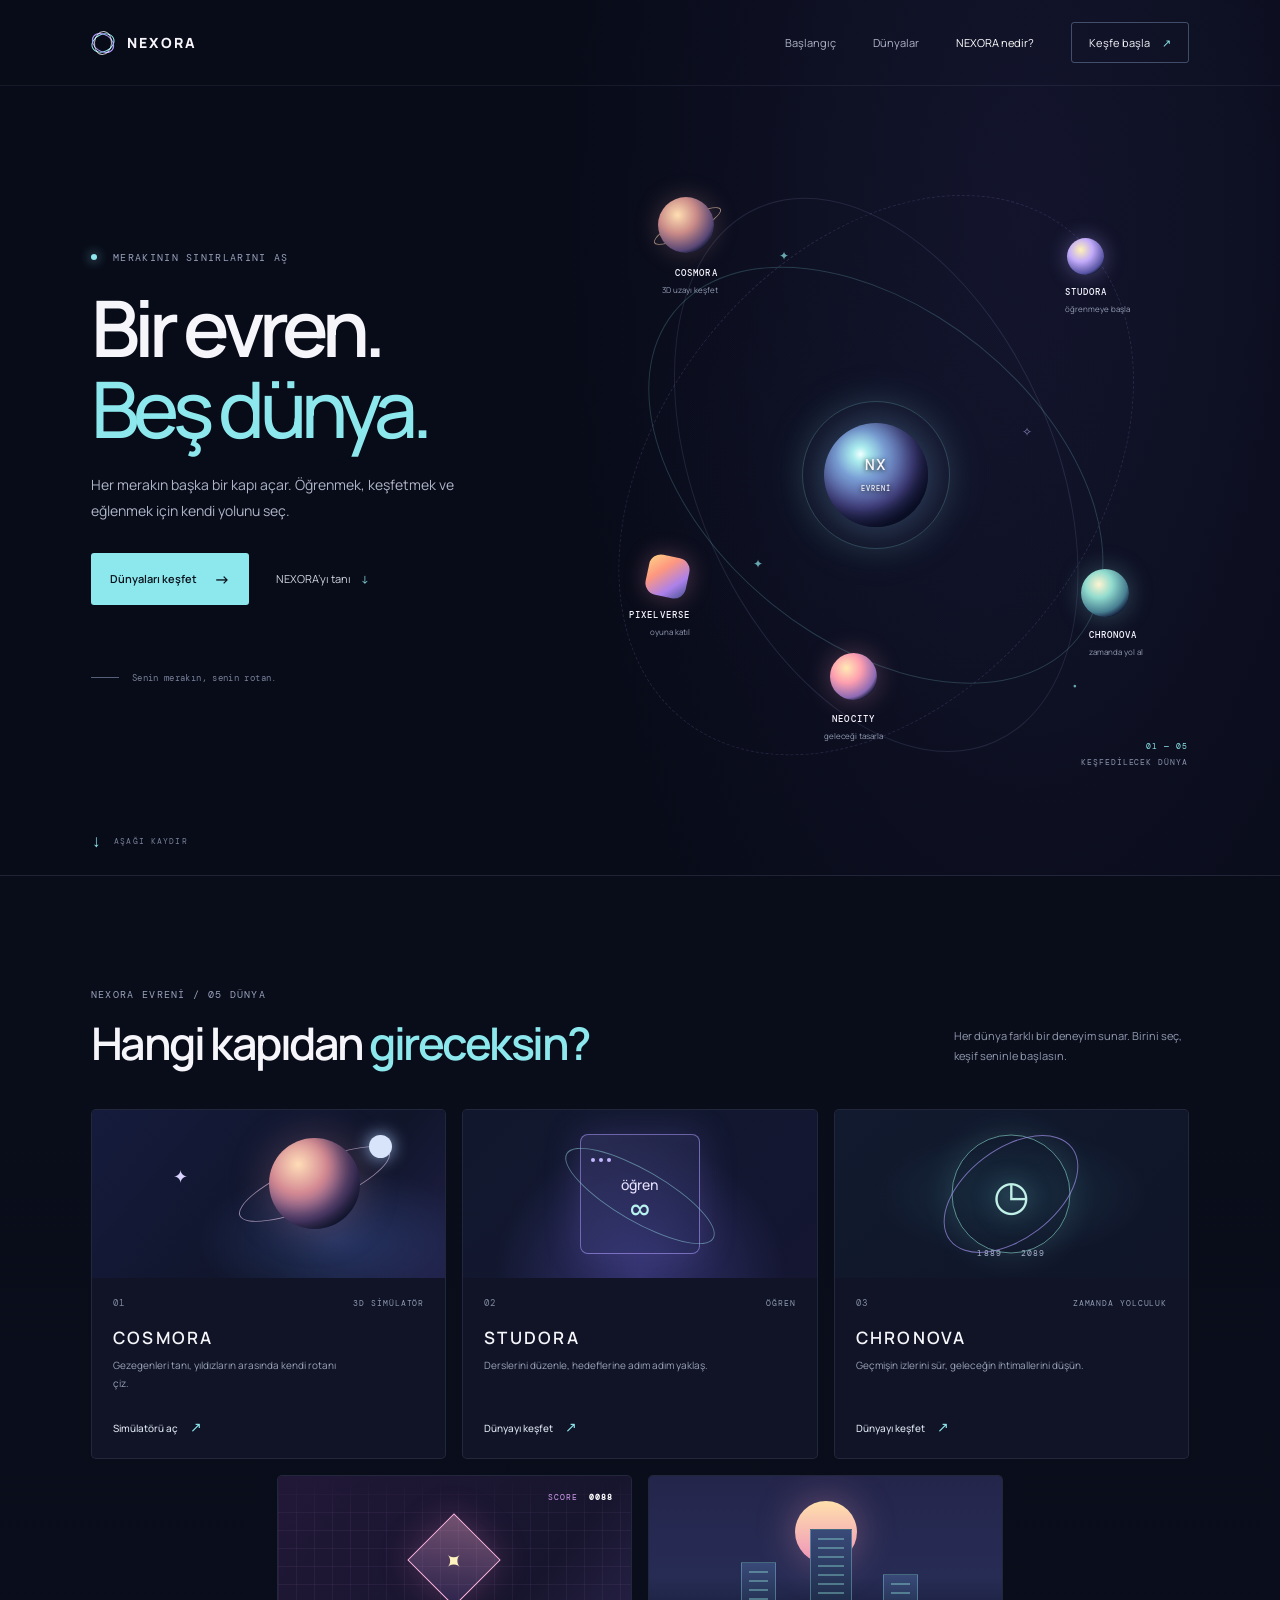
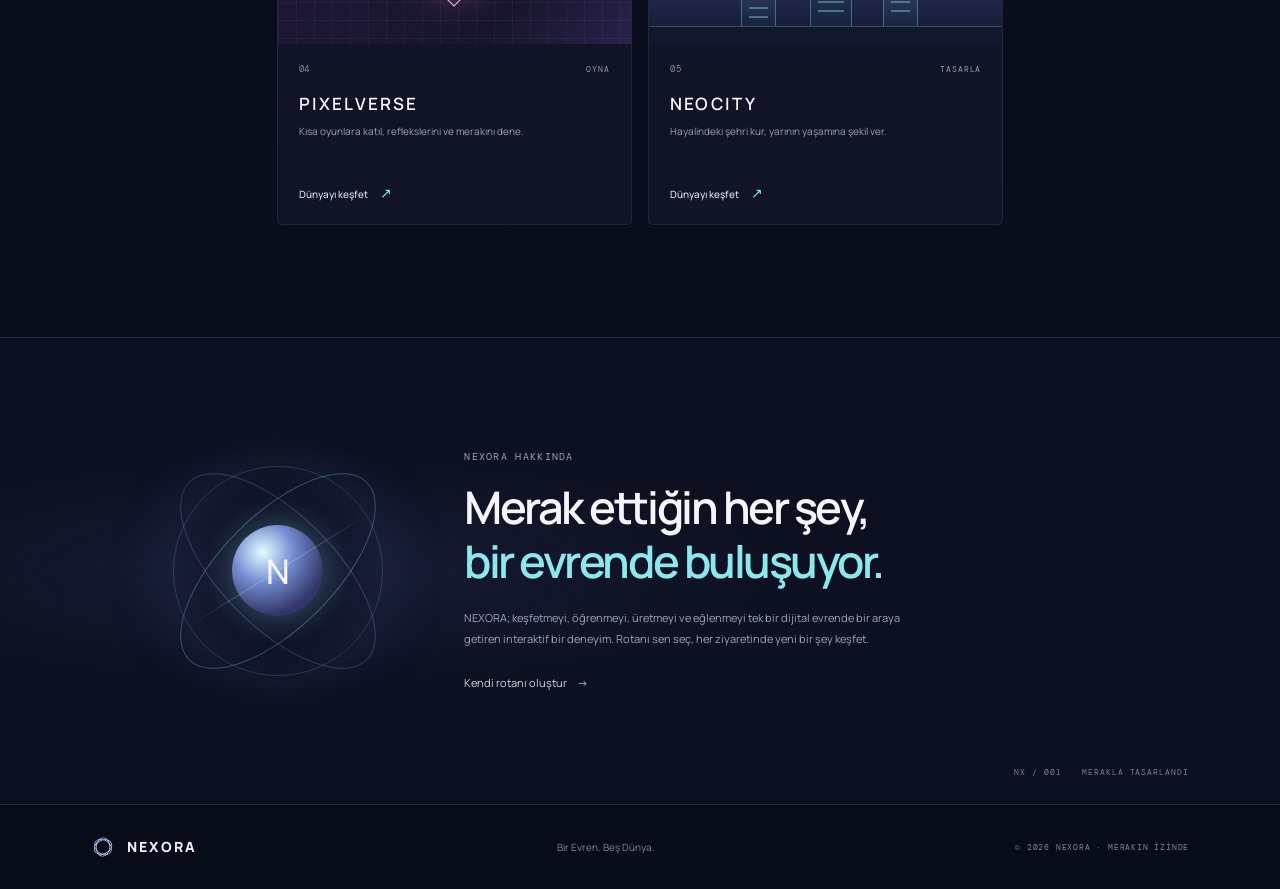
==== index.html @ 24cffef9 "Publish NEXORA preview site" ====
<!doctype html>
<html lang="tr">
<head>
  <meta charset="utf-8">
  <meta name="robots" content="noindex, nofollow">
  <meta name="viewport" content="width=device-width, initial-scale=1">
  <meta name="theme-color" content="#080b18">
  <meta name="description" content="NEXORA: Bir Evren. Beş Dünya. Keşfet, öğren, zamanda yolculuk yap ve oyna.">
  <title>NEXORA — Bir Evren. Beş Dünya.</title>
  <link rel="icon" href="assets/nexora-mark.svg" type="image/svg+xml">
  <link rel="preconnect" href="https://fonts.googleapis.com">
  <link rel="preconnect" href="https://fonts.gstatic.com" crossorigin>
  <link href="https://fonts.googleapis.com/css2?family=DM+Mono:wght@400;500&family=Manrope:wght@400;500;600;700;800&display=swap" rel="stylesheet">
  <link rel="stylesheet" href="styles.css?v=02g">
  <script src="script.js?v=02g" defer></script>
</head>
<body>
  <aside class="local-run-notice" id="localRunNotice" role="status" hidden>
    <span>Güvenlik nedeniyle COSMORA, dosyaya çift tıklayarak (file://) açıldığında 3D modüllerini yükleyemez.</span>
    <strong>NEXORA klasöründeki <code>start-nexora.bat</code> dosyasını çalıştır; uygulama yerel web adresinde açılır.</strong>
    <button type="button" id="closeLocalRunNotice" aria-label="Bilgiyi kapat">×</button>
  </aside>
  <div class="site-shell">
    <header class="topbar">
      <a class="brand" href="#baslangic" aria-label="NEXORA ana sayfa">
        <span class="brand-mark" aria-hidden="true"><span></span><span></span><span></span></span>
        <span>NEXORA</span>
      </a>
      <button class="menu-toggle" type="button" aria-expanded="false" aria-controls="main-nav" aria-label="Menüyü aç">
        <span></span><span></span>
      </button>
      <nav class="nav" id="main-nav" aria-label="Ana menü">
        <a class="nav-link active" href="#baslangic">Başlangıç</a>
        <a class="nav-link" href="#dunyalar">Dünyalar</a>
        <a class="nav-link" href="#hakkinda">NEXORA nedir?</a>
        <a class="nav-cta" href="#dunyalar">Keşfe başla <span aria-hidden="true">↗</span></a>
      </nav>
    </header>

    <main id="baslangic">
      <section class="hero" aria-labelledby="hero-title">
        <div class="hero-copy">
          <p class="eyebrow"><span class="status-dot"></span> MERAKININ SINIRLARINI AŞ</p>
          <h1 id="hero-title">Bir evren.<br><span>Beş dünya.</span></h1>
          <p class="hero-description">Her merakın başka bir kapı açar. Öğrenmek, keşfetmek ve eğlenmek için kendi yolunu seç.</p>
          <div class="hero-actions">
            <a class="button button-primary" href="#dunyalar">Dünyaları keşfet <span aria-hidden="true">→</span></a>
            <a class="text-link" href="#hakkinda">NEXORA’yı tanı <span aria-hidden="true">↓</span></a>
          </div>
          <div class="hero-note"><span class="note-line"></span><span>Senin merakın, senin rotan.</span></div>
        </div>

        <div class="universe" aria-label="Beş dünyayı bir araya getiren NEXORA evreni">
          <div class="universe-grid"></div>
          <div class="orbit orbit-one"></div><div class="orbit orbit-two"></div><div class="orbit orbit-three"></div>
          <div class="universe-core"><span class="core-glow"></span><span class="core-label">NX<br><small>EVRENİ</small></span></div>
          <a class="planet planet-cosmora" href="./cosmora/index.html" aria-label="COSMORA 3D uzay simülatörünü aç"><span class="planet-ring"></span><span class="planet-name">COSMORA</span><span class="planet-caption">3D uzayı keşfet</span></a>
          <a class="planet planet-studora" href="#dunyalar" data-world="STUDORA" aria-label="STUDORA dünyasını keşfet"><span class="planet-name">STUDORA</span><span class="planet-caption">öğrenmeye başla</span></a>
          <a class="planet planet-chronova" href="#dunyalar" data-world="CHRONOVA" aria-label="CHRONOVA dünyasını keşfet"><span class="planet-name">CHRONOVA</span><span class="planet-caption">zamanda yol al</span></a>
          <a class="planet planet-pixelverse" href="#dunyalar" data-world="PIXELVERSE" aria-label="PIXELVERSE dünyasını keşfet"><span class="planet-name">PIXELVERSE</span><span class="planet-caption">oyuna katıl</span></a>
          <a class="planet planet-neocity" href="#dunyalar" data-world="NEOCITY" aria-label="NEOCITY dünyasını keşfet"><span class="planet-name">NEOCITY</span><span class="planet-caption">geleceği tasarla</span></a>
          <span class="star star-a">✦</span><span class="star star-b">✧</span><span class="star star-c">✦</span><span class="star star-d">·</span>
          <div class="orbit-caption"><span>01 — 05</span><span>KEŞFEDİLECEK DÜNYA</span></div>
        </div>
        <a class="scroll-cue" href="#dunyalar"><span class="scroll-icon">↓</span> AŞAĞI KAYDIR</a>
      </section>

      <section class="worlds section-pad" id="dunyalar" aria-labelledby="worlds-title">
        <div class="section-heading">
          <div><p class="eyebrow">NEXORA EVRENİ / 05 DÜNYA</p><h2 id="worlds-title">Hangi kapıdan <span>gireceksin?</span></h2></div>
          <p class="section-intro">Her dünya farklı bir deneyim sunar. Birini seç, keşif seninle başlasın.</p>
        </div>
        <div class="world-grid">
          <article class="world-card card-cosmora" data-world-card="COSMORA">
            <div class="card-art art-space"><span class="art-orbit"></span><span class="art-planet"></span><span class="art-moon"></span><span class="art-star">✦</span></div>
            <div class="card-content"><div class="card-kicker"><span>01</span><span class="card-tag">3D SİMÜLATÖR</span></div><h3>COSMORA</h3><p>Gezegenleri tanı, yıldızların arasında kendi rotanı çiz.</p><a class="card-link" href="./cosmora/index.html">Simülatörü aç <span>↗</span></a></div>
          </article>
          <article class="world-card card-studora" data-world-card="STUDORA">
            <div class="card-art art-study"><span class="study-window"><i></i><i></i><i></i><b>öğren<br><em>∞</em></b></span><span class="study-orbit"></span></div>
            <div class="card-content"><div class="card-kicker"><span>02</span><span class="card-tag">ÖĞREN</span></div><h3>STUDORA</h3><p>Derslerini düzenle, hedeflerine adım adım yaklaş.</p><button class="card-link" type="button" data-open-world="STUDORA">Dünyayı keşfet <span>↗</span></button></div>
          </article>
          <article class="world-card card-chronova" data-world-card="CHRONOVA">
            <div class="card-art art-time"><span class="time-ring ring-a"></span><span class="time-ring ring-b"></span><span class="time-core">◷</span><span class="time-tick">1889&nbsp;&nbsp; 2089</span></div>
            <div class="card-content"><div class="card-kicker"><span>03</span><span class="card-tag">ZAMANDA YOLCULUK</span></div><h3>CHRONOVA</h3><p>Geçmişin izlerini sür, geleceğin ihtimallerini düşün.</p><button class="card-link" type="button" data-open-world="CHRONOVA">Dünyayı keşfet <span>↗</span></button></div>
          </article>
          <article class="world-card card-pixelverse" data-world-card="PIXELVERSE">
            <div class="card-art art-pixel"><span class="pixel-grid"></span><span class="pixel-cube">✦</span><span class="pixel-score">SCORE <b>0088</b></span></div>
            <div class="card-content"><div class="card-kicker"><span>04</span><span class="card-tag">OYNA</span></div><h3>PIXELVERSE</h3><p>Kısa oyunlara katıl, reflekslerini ve merakını dene.</p><button class="card-link" type="button" data-open-world="PIXELVERSE">Dünyayı keşfet <span>↗</span></button></div>
          </article>
          <article class="world-card card-neocity" data-world-card="NEOCITY">
            <div class="card-art art-city"><span class="city-sun"></span><span class="tower tower-one"></span><span class="tower tower-two"></span><span class="tower tower-three"></span><span class="city-road"></span></div>
            <div class="card-content"><div class="card-kicker"><span>05</span><span class="card-tag">TASARLA</span></div><h3>NEOCITY</h3><p>Hayalindeki şehri kur, yarının yaşamına şekil ver.</p><button class="card-link" type="button" data-open-world="NEOCITY">Dünyayı keşfet <span>↗</span></button></div>
          </article>
        </div>
      </section>

      <section class="manifesto section-pad" id="hakkinda" aria-labelledby="about-title">
        <div class="manifesto-mark" aria-hidden="true"><span class="mark-orbit"></span><span class="mark-core">N</span></div>
        <div class="manifesto-copy"><p class="eyebrow">NEXORA HAKKINDA</p><h2 id="about-title">Merak ettiğin her şey,<br><span>bir evrende buluşuyor.</span></h2><p>NEXORA; keşfetmeyi, öğrenmeyi, üretmeyi ve eğlenmeyi tek bir dijital evrende bir araya getiren interaktif bir deneyim. Rotanı sen seç, her ziyaretinde yeni bir şey keşfet.</p><a class="text-link" href="#dunyalar">Kendi rotanı oluştur <span aria-hidden="true">→</span></a></div>
        <div class="manifesto-index"><span>NX / 001</span><span>MERAKLA TASARLANDI</span></div>
      </section>
    </main>

    <footer class="footer"><a class="brand footer-brand" href="#baslangic"><span class="brand-mark" aria-hidden="true"><span></span><span></span><span></span></span><span>NEXORA</span></a><p>Bir Evren. Beş Dünya.</p><span class="footer-copy">© 2026 NEXORA · MERAKIN İZİNDE</span></footer>
  </div>

  <dialog class="world-dialog" aria-labelledby="dialog-title">
    <button class="dialog-close" type="button" aria-label="Pencereyi kapat">×</button>
    <p class="eyebrow" id="dialog-kicker">NEXORA EVRENİ / DÜNYA</p>
    <div class="dialog-symbol" aria-hidden="true">✦</div>
    <h2 id="dialog-title">COSMORA</h2>
    <p id="dialog-description">Uzayın derinliklerini keşfetmeye hazır mısın?</p>
    <div class="dialog-status"><span class="status-dot"></span> BU DÜNYA YAKINDA AÇILIYOR</div>
    <button class="button button-primary dialog-done" type="button">Evrene dön <span>↗</span></button>
  </dialog>
  <div class="dialog-backdrop" hidden></div>
</body>
</html>
---- styles.css ----
:root{color-scheme:dark;--bg:#080b18;--panel:#101529;--white:#f5f5fa;--muted:#9ca4bd;--line:rgba(183,194,235,.13);--cyan:#8de8ed;--violet:#b19bff;--font:'Manrope',Arial,sans-serif;--mono:'DM Mono',monospace}*{box-sizing:border-box}html{scroll-behavior:smooth;scroll-padding-top:90px}body{margin:0;background:var(--bg);color:var(--white);font-family:var(--font);-webkit-font-smoothing:antialiased}.site-shell{overflow:hidden;background:radial-gradient(ellipse at 80% 9%,rgba(84,76,164,.15),transparent 32%),var(--bg)}a{color:inherit;text-decoration:none}.topbar{height:86px;padding:0 7.1%;display:flex;align-items:center;justify-content:space-between;border-bottom:1px solid rgba(183,194,235,.08);position:relative;z-index:10}.brand{display:inline-flex;align-items:center;gap:12px;font-weight:800;letter-spacing:.16em;font-size:14px}.brand-mark{width:24px;height:24px;position:relative;display:inline-block;transform:rotate(-25deg)}.brand-mark span{position:absolute;inset:3px 0;border:1px solid var(--cyan);border-radius:50%}.brand-mark span:nth-child(2){transform:rotate(60deg);border-color:var(--violet)}.brand-mark span:nth-child(3){transform:rotate(120deg);border-color:rgba(255,255,255,.72)}.nav{display:flex;align-items:center;gap:37px}.nav-link{font-size:11px;color:#aeb4c8;transition:color .2s}.nav-link:hover,.nav-link.active{color:#fff}.nav-cta{border:1px solid rgba(160,194,234,.34);padding:12px 17px;border-radius:3px;font-size:11px;letter-spacing:.02em;transition:background .2s,border .2s}.nav-cta span{color:var(--cyan);margin-left:9px}.nav-cta:hover{background:rgba(141,232,237,.09);border-color:var(--cyan)}.menu-toggle{display:none}.hero{min-height:650px;height:min(790px,calc(100svh - 86px));max-height:800px;padding:0 7.1%;position:relative;display:grid;grid-template-columns:43% 57%;align-items:center;border-bottom:1px solid var(--line)}.hero-copy{position:relative;z-index:2;margin-top:-26px}.eyebrow{font:10px var(--mono);letter-spacing:.13em;color:#98a1ba;margin:0 0 23px}.status-dot{width:6px;height:6px;display:inline-block;border-radius:50%;background:#8de8ed;box-shadow:0 0 12px #8de8ed;margin-right:9px;vertical-align:1px}.hero h1{font-size:clamp(52px,6.1vw,85px);line-height:1.03;letter-spacing:-.075em;margin:0;font-weight:600}.hero h1 span{color:var(--cyan);font-weight:500}.hero-description{max-width:380px;color:#aeb5c8;font-size:14px;line-height:1.85;margin:24px 0 29px}.hero-actions{display:flex;align-items:center;gap:27px}.button{font:600 11px var(--font);display:inline-flex;align-items:center;gap:17px;padding:15px 19px;border:0;border-radius:3px;cursor:pointer}.button-primary{background:var(--cyan);color:#09111b;transition:transform .2s,background .2s}.button-primary:hover{background:#b6f7f3;transform:translateY(-2px)}.button-primary span{font-size:16px}.text-link{font-size:11px;color:#d0d4e1}.text-link span{color:var(--cyan);margin-left:8px}.hero-note{display:flex;align-items:center;gap:13px;color:#788099;font:9px var(--mono);letter-spacing:.04em;margin-top:67px}.note-line{width:28px;height:1px;background:#566078}.universe{position:relative;justify-self:center;width:min(53vw,650px);height:min(53vw,650px);min-height:490px;max-height:680px;margin-top:-12px}.universe-grid{position:absolute;inset:10%;border-radius:50%;background:radial-gradient(circle,rgba(32,40,75,.1),transparent 68%);opacity:.8}.orbit{position:absolute;left:50%;top:50%;border:1px solid rgba(160,172,224,.14);border-radius:50%;transform:translate(-50%,-50%) rotate(-24deg)}.orbit-one{width:55%;height:90%}.orbit-two{width:80%;height:51%;transform:translate(-50%,-50%) rotate(39deg);border-color:rgba(141,232,237,.2)}.orbit-three{width:96%;height:67%;transform:translate(-50%,-50%) rotate(-52deg);border-style:dashed;border-color:rgba(161,145,231,.17)}.universe-core{position:absolute;left:50%;top:50%;width:104px;height:104px;transform:translate(-50%,-50%);border-radius:50%;background:radial-gradient(circle at 35% 30%,#f0ffff 0,#a9ebed 8%,#799ed5 25%,#4f4b92 55%,#151a39 75%);box-shadow:0 0 43px rgba(128,190,231,.39),inset -12px -12px 27px rgba(5,8,26,.72);display:grid;place-items:center}.core-glow{position:absolute;inset:-22px;border:1px solid rgba(141,232,237,.22);border-radius:50%;box-shadow:0 0 45px rgba(141,232,237,.12)}.core-label{font:500 16px var(--mono);letter-spacing:.1em;text-align:center;position:relative;text-shadow:0 1px 5px #111}.core-label small{font-size:7px;letter-spacing:.17em}.planet{position:absolute;display:flex;flex-direction:column;gap:5px;z-index:1;transition:transform .25s,filter .25s}.planet:hover{transform:scale(1.08);filter:brightness(1.25)}.planet-name{font:500 9px var(--mono);letter-spacing:.12em;color:#f6f5ff}.planet-caption{font-size:8px;color:#929bb3}.planet-cosmora{left:17%;top:18%;align-items:flex-end}.planet-cosmora:before{content:'';width:56px;height:56px;position:absolute;top:-70px;right:4px;border-radius:50%;background:radial-gradient(circle at 35% 32%,#ffdfb2,#cb8c88 35%,#574675 68%,#171c3a 78%);box-shadow:0 0 25px rgba(224,161,164,.25)}.planet-ring{position:absolute;z-index:-1;width:75px;height:18px;border:1px solid rgba(255,215,176,.6);border-radius:50%;top:-50px;right:-7px;transform:rotate(-27deg)}.planet-studora{right:11%;top:21%}.planet-studora:before{content:'';width:37px;height:37px;position:absolute;top:-48px;left:2px;border-radius:50%;background:radial-gradient(circle at 37% 32%,#fff2b5,#c2abfa 35%,#5552a1 70%,#171b3b 78%);box-shadow:0 0 20px rgba(179,161,255,.38)}.planet-chronova{right:9%;bottom:22%}.planet-chronova:before{content:'';width:48px;height:48px;position:absolute;top:-60px;right:14px;border-radius:50%;background:radial-gradient(circle at 37% 32%,#fff4d0,#91dbce 30%,#477e91 63%,#131d3c 78%);box-shadow:0 0 26px rgba(141,232,237,.29)}.planet-pixelverse{left:12%;bottom:25%;align-items:flex-end}.planet-pixelverse:before{content:'';width:41px;height:41px;position:absolute;top:-53px;right:2px;border-radius:12px;background:linear-gradient(135deg,#ffd788,#fe977f 35%,#ab81ea 70%,#434f8d);box-shadow:0 0 23px rgba(249,157,194,.3);transform:rotate(12deg)}.planet-neocity{left:42%;bottom:9%;align-items:center}.planet-neocity:before{content:'';width:47px;height:47px;position:absolute;top:-60px;border-radius:50%;background:radial-gradient(circle at 35% 32%,#ffeab4,#fd9eaf 34%,#8c6ab4 67%,#1a1d3d 78%);box-shadow:0 0 26px rgba(240,149,186,.33)}.star{position:absolute;color:var(--cyan);font-size:12px;opacity:.7}.star-a{left:35%;top:15%}.star-b{right:26%;top:42%;color:#c4b8ff}.star-c{left:31%;bottom:35%}.star-d{right:19%;bottom:15%;font-size:25px}.orbit-caption{position:absolute;right:2%;bottom:5%;display:flex;flex-direction:column;gap:6px;text-align:right;font:8px var(--mono);color:#8993ac;letter-spacing:.12em}.orbit-caption span:first-child{color:var(--cyan)}.scroll-cue{position:absolute;bottom:23px;left:7.1%;display:flex;align-items:center;gap:12px;color:#788099;font:8px var(--mono);letter-spacing:.14em}.scroll-icon{color:var(--cyan);font-size:17px}.section-pad{padding:112px 7.1%}.worlds{background:linear-gradient(180deg,#090c19,#0a0d1b)}.section-heading{display:flex;justify-content:space-between;align-items:end;margin-bottom:39px}.section-heading .eyebrow{margin-bottom:15px}.section-heading h2,.manifesto h2{font-size:clamp(28px,3.6vw,45px);line-height:1.2;letter-spacing:-.055em;margin:0;font-weight:600}.section-heading h2 span,.manifesto h2 span{color:var(--cyan)}.section-intro{width:235px;color:#939bb1;font-size:11px;line-height:1.8;margin:0 0 4px}.world-grid{display:grid;grid-template-columns:repeat(6,1fr);gap:16px}.world-card{grid-column:span 2;background:#101426;border:1px solid rgba(190,200,240,.1);border-radius:5px;overflow:hidden;transition:transform .25s,border-color .25s,box-shadow .25s}.world-card:nth-child(4){grid-column:2/span 2}.world-card:hover,.world-card.selected{transform:translateY(-4px);border-color:rgba(141,232,237,.47);box-shadow:0 15px 45px rgba(0,0,0,.2)}.card-art{height:168px;position:relative;overflow:hidden;background:#11172d}.card-content{padding:19px 21px 21px}.card-kicker{display:flex;justify-content:space-between;align-items:center;color:#8089a1;font:9px var(--mono);letter-spacing:.1em}.card-tag{color:#8e9ab4;font-size:8px}.card-content h3{font-size:17px;letter-spacing:.13em;margin:17px 0 7px;font-weight:600}.card-content p{min-height:40px;color:#9ba3b9;font-size:10px;line-height:1.8;margin:0 0 19px;max-width:240px}.card-link{border:0;background:none;padding:0;color:#dce2ef;font:500 10px var(--font);cursor:pointer}.card-link span{color:var(--cyan);margin-left:10px;font-size:14px}.art-space{background:radial-gradient(ellipse at 70% 78%,rgba(57,86,156,.45),transparent 40%),linear-gradient(130deg,#151b3c,#10152a 65%,#202047)}.art-planet{position:absolute;width:91px;height:91px;right:24%;top:28px;border-radius:50%;background:radial-gradient(circle at 32% 29%,#ffddb7,#d58b94 32%,#705391 64%,#242747 78%);box-shadow:0 0 40px rgba(230,155,184,.27),inset -16px -13px 20px rgba(7,10,27,.58)}.art-orbit{position:absolute;width:163px;height:44px;border:1px solid rgba(228,200,232,.62);border-radius:50%;top:52px;right:14%;transform:rotate(-23deg)}.art-moon{position:absolute;width:23px;height:23px;border-radius:50%;background:#d7e4fa;right:15%;top:25px;box-shadow:0 0 17px #a1bdec}.art-star{position:absolute;left:23%;top:32%;color:#d9d3ff;font-size:18px}.art-study{background:radial-gradient(ellipse at 50% 100%,rgba(84,79,174,.5),transparent 58%),linear-gradient(140deg,#11182d,#141632)}.study-window{position:absolute;top:24px;left:50%;transform:translateX(-50%);width:120px;height:120px;border:1px solid rgba(177,155,255,.55);border-radius:8px;background:linear-gradient(145deg,rgba(151,137,255,.18),rgba(72,97,177,.07));box-shadow:0 0 37px rgba(143,125,247,.22);padding:10px}.study-window i{display:inline-block;width:4px;height:4px;background:#c3b7ff;border-radius:50%;margin-right:4px}.study-window b{display:block;text-align:center;margin-top:11px;font-size:14px;line-height:1.05;font-weight:500;color:#e6e0ff}.study-window em{font-size:28px;font-style:normal;color:#b8f2ef}.study-orbit{position:absolute;width:170px;height:52px;border:1px solid rgba(150,224,231,.48);border-radius:50%;left:calc(50% - 85px);top:60px;transform:rotate(30deg)}.art-time{background:radial-gradient(ellipse at center,rgba(52,117,132,.22),transparent 54%),linear-gradient(140deg,#111a2e,#101529)}.time-ring{position:absolute;left:50%;top:50%;transform:translate(-50%,-50%);border:1px solid rgba(145,230,216,.57);border-radius:50%}.ring-a{width:119px;height:119px;box-shadow:0 0 33px rgba(141,232,237,.14)}.ring-b{width:154px;height:91px;transform:translate(-50%,-50%) rotate(-37deg);border-color:rgba(177,155,255,.62)}.time-core{position:absolute;left:50%;top:50%;transform:translate(-50%,-50%);font-size:42px;color:#c1f0e7;text-shadow:0 0 22px rgba(141,232,237,.5)}.time-tick{position:absolute;left:50%;bottom:20px;transform:translateX(-50%);font:8px var(--mono);letter-spacing:.15em;color:#a8b3ce}.art-pixel{background:linear-gradient(130deg,#211837,#17152d 70%,#282249)}.pixel-grid{position:absolute;inset:0;background-image:linear-gradient(rgba(232,174,247,.06) 1px,transparent 1px),linear-gradient(90deg,rgba(232,174,247,.06) 1px,transparent 1px);background-size:18px 18px;mask-image:linear-gradient(transparent,#000 25%,#000)}.pixel-cube{position:absolute;left:50%;top:50%;transform:translate(-50%,-50%) rotate(45deg);width:66px;height:66px;display:grid;place-items:center;border:1px solid #ffb6df;background:linear-gradient(145deg,rgba(255,176,215,.38),rgba(160,118,242,.15));box-shadow:0 0 35px rgba(247,135,212,.25);color:#fff2bf;font-size:23px}.pixel-score{position:absolute;right:18px;top:16px;font:8px var(--mono);color:#d19cee;letter-spacing:.12em}.pixel-score b{color:#fff;margin-left:5px}.art-city{background:linear-gradient(180deg,#24254b,#272c55 60%,#11182e)}.city-sun{position:absolute;width:62px;height:62px;border-radius:50%;left:calc(50% - 31px);top:25px;background:linear-gradient(180deg,#ffe0ac,#ee93ba);box-shadow:0 0 39px rgba(255,166,193,.35)}.tower{position:absolute;bottom:16px;width:35px;background:linear-gradient(180deg,#394a79,#17233c);border:1px solid rgba(135,210,222,.4)}.tower:after{content:'';position:absolute;inset:8px 7px;background:repeating-linear-gradient(180deg,rgba(146,232,220,.7) 0 2px,transparent 2px 9px);opacity:.55}.tower-one{height:66px;left:26%}.tower-two{height:99px;left:calc(50% - 16px);width:42px}.tower-three{height:54px;right:24%}.city-road{position:absolute;bottom:0;left:0;right:0;height:18px;background:#11182e;border-top:1px solid rgba(141,232,237,.27)}.manifesto{position:relative;display:grid;grid-template-columns:34% 1fr;align-items:center;min-height:400px;background:radial-gradient(ellipse at 24% 50%,rgba(63,73,136,.2),transparent 37%),#0c1020;border-top:1px solid var(--line);border-bottom:1px solid var(--line)}.manifesto-mark{width:210px;height:210px;justify-self:center;position:relative;display:grid;place-items:center;border:1px solid rgba(141,232,237,.2);border-radius:50%;box-shadow:0 0 75px rgba(106,128,214,.13),inset 0 0 40px rgba(126,120,215,.09)}.manifesto-mark:before,.manifesto-mark:after{content:'';position:absolute;border:1px solid rgba(177,155,255,.26);border-radius:50%;width:250px;height:112px;transform:rotate(45deg)}.manifesto-mark:after{transform:rotate(-45deg);border-color:rgba(141,232,237,.3)}.mark-orbit{position:absolute;width:100%;height:1px;background:linear-gradient(90deg,transparent,rgba(141,232,237,.53),transparent);transform:rotate(-32deg)}.mark-core{width:91px;height:91px;border-radius:50%;display:grid;place-items:center;background:radial-gradient(circle at 34% 30%,#e3ffff,#738bd0 35%,#333668 72%);font-size:34px;font-weight:500;box-shadow:0 0 34px rgba(141,232,237,.3)}.manifesto-copy{max-width:520px}.manifesto-copy .eyebrow{margin-bottom:17px}.manifesto-copy>p:not(.eyebrow){font-size:11px;line-height:1.9;color:#9da5bc;max-width:440px;margin:20px 0}.manifesto-copy .text-link{display:inline-block;margin-top:3px}.manifesto-index{position:absolute;right:7.1%;bottom:27px;display:flex;gap:20px;color:#747e98;font:8px var(--mono);letter-spacing:.12em}.footer{min-height:84px;display:flex;align-items:center;justify-content:space-between;padding:0 7.1%;color:#7f879c;font-size:9px}.footer-brand{color:#edf0fb}.footer-brand .brand-mark{transform:scale(.8) rotate(-25deg)}.footer p{font-size:10px}.footer-copy{font:8px var(--mono);letter-spacing:.1em}.world-dialog{width:min(430px,calc(100% - 34px));border:1px solid rgba(141,232,237,.29);border-radius:6px;padding:35px;background:radial-gradient(ellipse at 50% 0,rgba(79,75,146,.3),transparent 50%),#101528;color:var(--white);text-align:center;box-shadow:0 25px 100px #000}.world-dialog::backdrop{background:rgba(3,5,14,.78);backdrop-filter:blur(6px)}.dialog-close{position:absolute;right:17px;top:12px;color:#aab2c8;background:none;border:0;font-size:25px;cursor:pointer}.world-dialog .eyebrow{margin:7px 0 20px}.dialog-symbol{width:68px;height:68px;margin:0 auto 18px;border:1px solid rgba(141,232,237,.3);border-radius:50%;display:grid;place-items:center;color:var(--cyan);font-size:27px;box-shadow:0 0 30px rgba(141,232,237,.13)}.world-dialog h2{margin:0;font-size:24px;letter-spacing:.13em}.world-dialog>p:not(.eyebrow){color:#aeb5c8;font-size:12px;line-height:1.8}.dialog-status{margin:21px 0;color:#8d96b0;font:8px var(--mono);letter-spacing:.1em}.dialog-done{margin:0 auto}.dialog-backdrop[hidden]{display:none}
@media(min-width:1400px){.hero{padding-left:max(7.1%,calc((100% - 1200px)/2));padding-right:max(7.1%,calc((100% - 1200px)/2))}.section-pad,.topbar,.footer{padding-left:max(7.1%,calc((100% - 1200px)/2));padding-right:max(7.1%,calc((100% - 1200px)/2))}}
@media(max-width:900px){.topbar{padding:0 5%;height:74px}.nav{gap:20px}.hero{padding:0 5%;grid-template-columns:42% 58%;height:660px;min-height:620px}.universe{width:57vw;height:57vw;min-height:450px}.hero h1{font-size:clamp(50px,7vw,72px)}.section-pad{padding:88px 5%}.world-grid{gap:12px}.world-card:nth-child(4){grid-column:1/span 3}.world-card:nth-child(5){grid-column:4/span 3}.manifesto{grid-template-columns:32% 1fr}.manifesto-mark{transform:scale(.8)}.manifesto-index{right:5%}.scroll-cue{left:5%}.footer{padding:0 5%}}
@media(max-width:650px){html{scroll-padding-top:72px}.topbar{height:70px;padding:0 22px}.menu-toggle{display:flex;width:36px;height:36px;flex-direction:column;justify-content:center;gap:6px;align-items:center;border:1px solid var(--line);border-radius:3px;background:none}.menu-toggle span{height:1px;width:15px;background:#e8edf8}.nav{display:none;position:absolute;top:69px;left:0;right:0;padding:18px 22px 23px;background:#0c1020;border-bottom:1px solid var(--line);flex-direction:column;align-items:stretch;gap:17px}.nav.open{display:flex}.nav-cta{text-align:center}.hero{display:flex;flex-direction:column;align-items:stretch;justify-content:flex-start;padding:72px 24px 70px;height:auto;min-height:0}.hero-copy{margin:0}.hero h1{font-size:clamp(58px,15vw,82px)}.hero-description{font-size:13px;max-width:330px;margin:18px 0 22px}.hero-actions{gap:17px;flex-wrap:wrap}.hero-note{margin-top:32px}.universe{width:min(104vw,460px);height:min(104vw,460px);min-height:0;margin:6px -3vw 4px;align-self:center;transform:scale(.94)}.universe-core{width:79px;height:79px}.orbit-caption{font-size:7px}.planet-name{font-size:8px}.planet-caption{font-size:7px}.planet-cosmora{left:12%;top:17%}.planet-studora{right:5%;top:20%}.planet-chronova{right:4%;bottom:18%}.planet-pixelverse{left:6%;bottom:22%}.planet-neocity{left:41%;bottom:7%}.scroll-cue{bottom:20px;left:24px}.section-pad{padding:72px 22px}.section-heading{display:block;margin-bottom:26px}.section-heading h2,.manifesto h2{font-size:33px}.section-intro{width:auto;margin-top:15px;max-width:350px}.world-grid{grid-template-columns:1fr;gap:13px}.world-card,.world-card:nth-child(4),.world-card:nth-child(5){grid-column:auto}.card-art{height:155px}.card-content{padding:17px 19px 19px}.card-content p{min-height:0}.manifesto{display:block;padding-top:76px;padding-bottom:85px}.manifesto-mark{width:150px;height:150px;margin:0 auto 51px;transform:none}.manifesto-mark:before,.manifesto-mark:after{width:185px;height:86px}.mark-core{width:68px;height:68px;font-size:27px}.manifesto-index{bottom:21px;left:22px;right:auto;font-size:7px}.footer{padding:22px;display:grid;grid-template-columns:1fr auto;gap:8px}.footer p{grid-column:1}.footer-copy{grid-column:2;grid-row:1/3;text-align:right;max-width:115px;line-height:1.8}}
@media(prefers-reduced-motion:reduce){*,*::before,*::after{scroll-behavior:auto!important;transition:none!important}}
.local-run-notice{position:fixed;z-index:30;top:12px;left:50%;transform:translateX(-50%);width:min(760px,calc(100% - 28px));padding:14px 48px 14px 18px;border:1px solid rgba(141,232,237,.45);border-radius:5px;background:rgba(8,15,30,.96);box-shadow:0 12px 38px rgba(0,0,0,.4);color:#eef4ff;font-size:12px;line-height:1.6}.local-run-notice[hidden]{display:none}.local-run-notice span,.local-run-notice strong{display:block}.local-run-notice strong{margin-top:4px;color:#a8f3ed}.local-run-notice code{font-size:11px}.local-run-notice button{position:absolute;right:10px;top:8px;width:30px;height:30px;border:0;background:transparent;color:#dce5f7;font-size:22px;cursor:pointer}
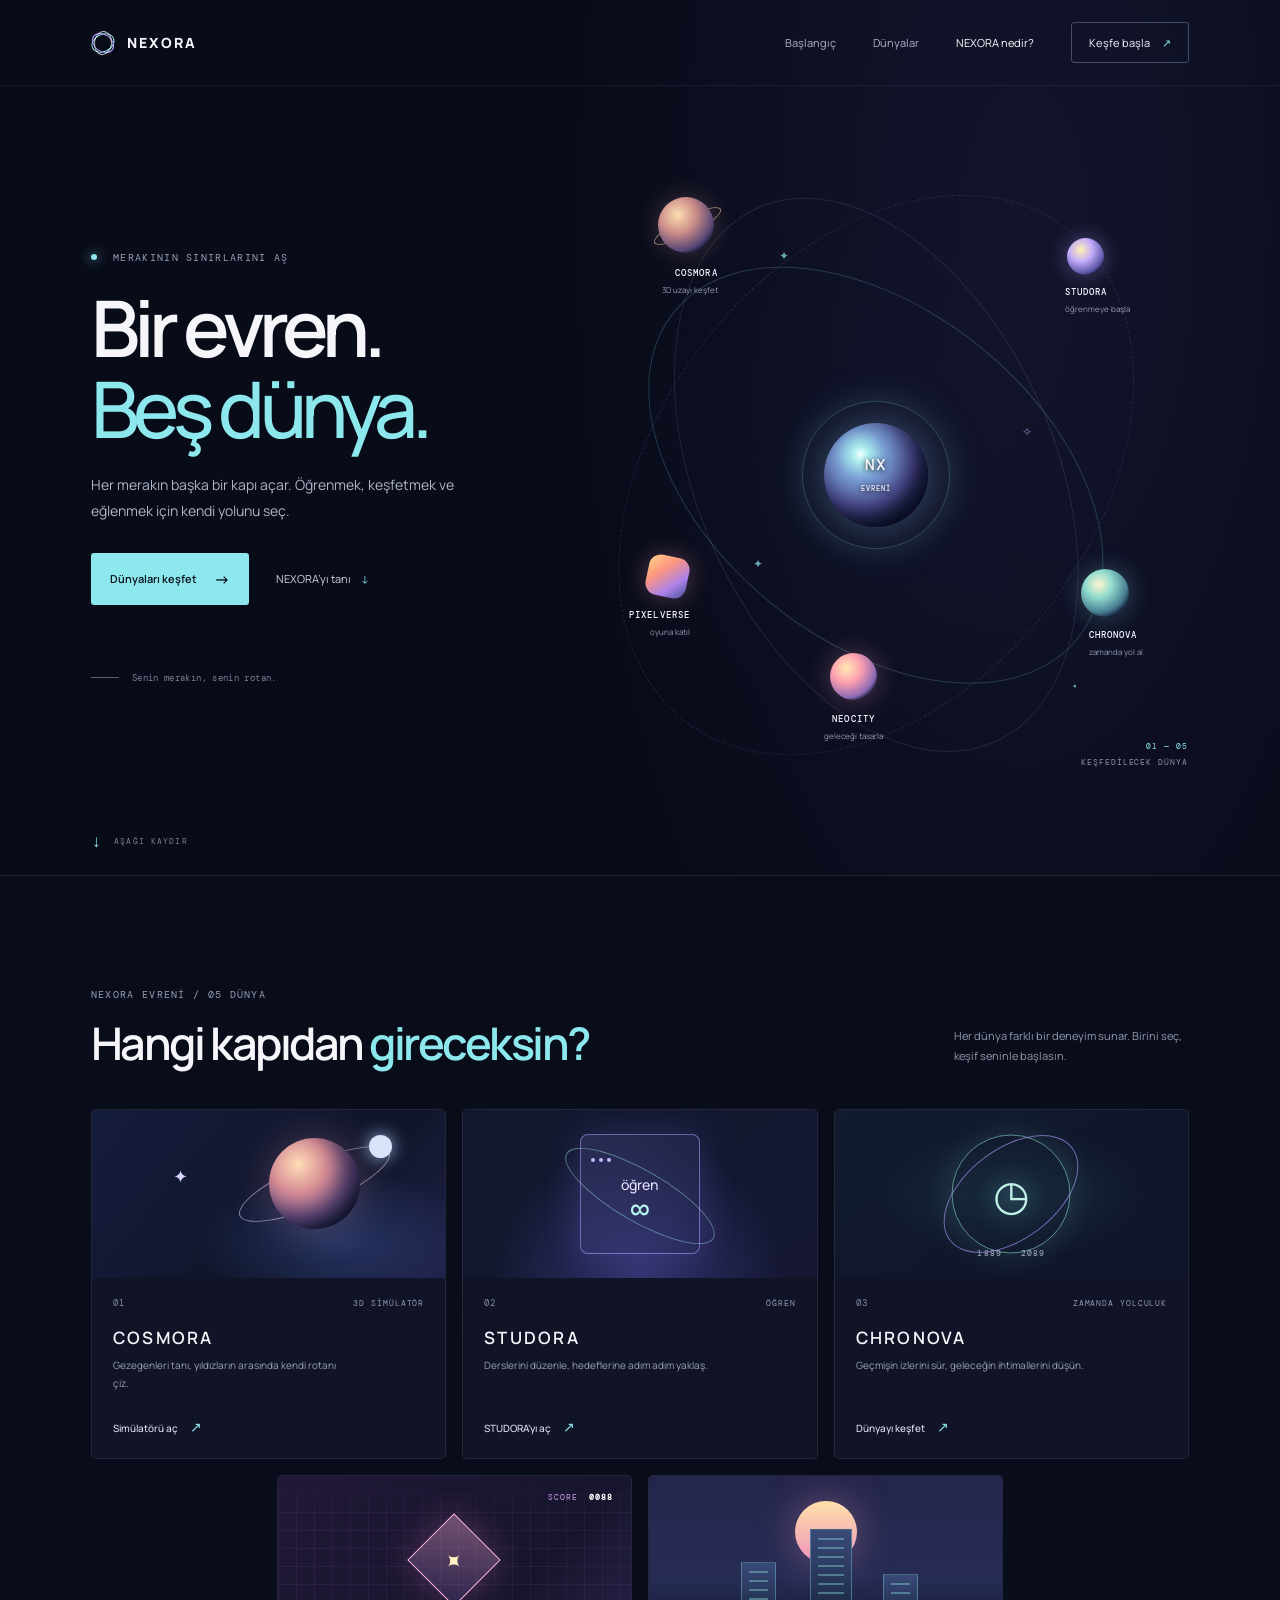
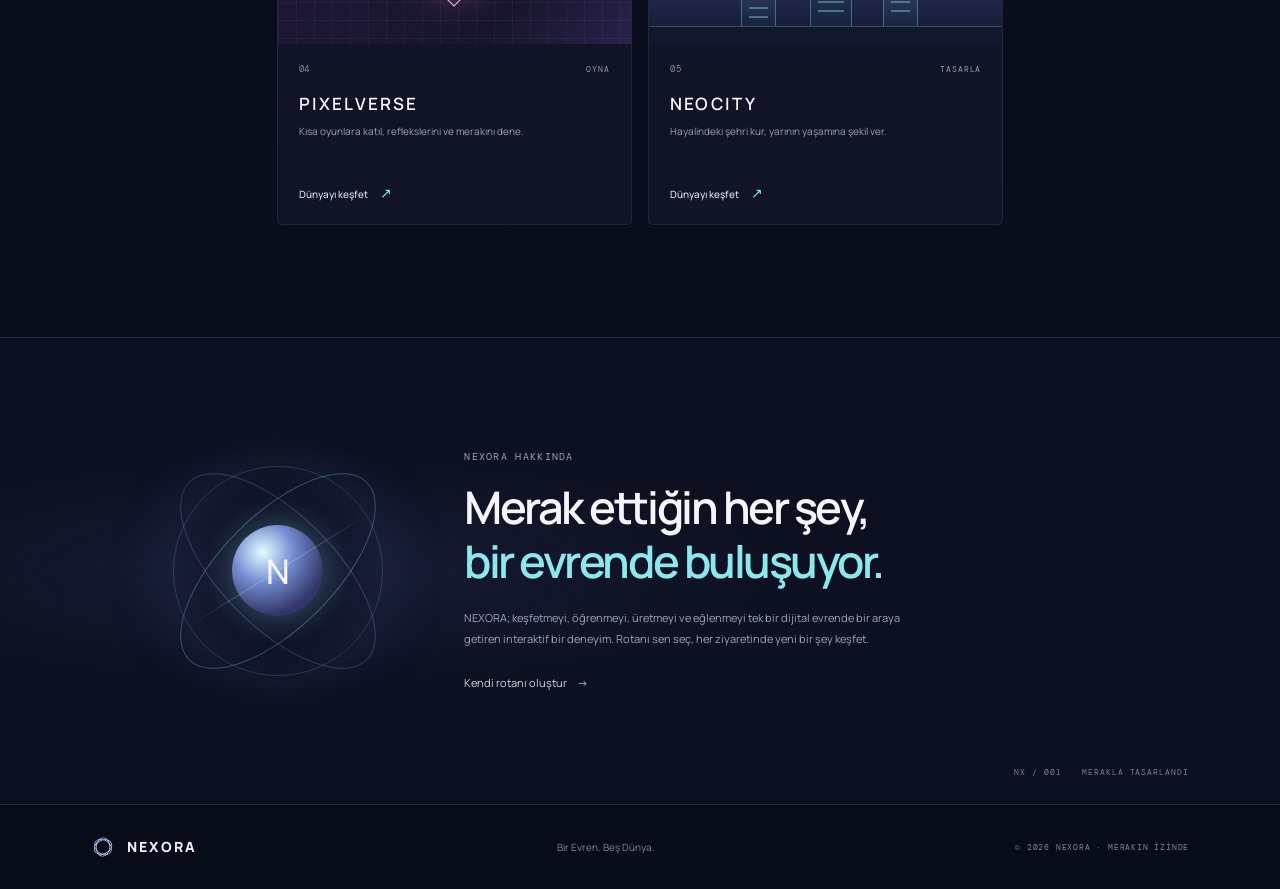
==== commit e6f3ccce: "Launch STUDORA student dashboard and planning tools" ====
--- a/index.html
+++ b/index.html
@@ -55,7 +55,7 @@
           <div class="orbit orbit-one"></div><div class="orbit orbit-two"></div><div class="orbit orbit-three"></div>
           <div class="universe-core"><span class="core-glow"></span><span class="core-label">NX<br><small>EVRENİ</small></span></div>
           <a class="planet planet-cosmora" href="./cosmora/index.html" aria-label="COSMORA 3D uzay simülatörünü aç"><span class="planet-ring"></span><span class="planet-name">COSMORA</span><span class="planet-caption">3D uzayı keşfet</span></a>
-          <a class="planet planet-studora" href="#dunyalar" data-world="STUDORA" aria-label="STUDORA dünyasını keşfet"><span class="planet-name">STUDORA</span><span class="planet-caption">öğrenmeye başla</span></a>
+          <a class="planet planet-studora" href="./studora/index.html" aria-label="STUDORA dünyasını keşfet"><span class="planet-name">STUDORA</span><span class="planet-caption">öğrenmeye başla</span></a>
           <a class="planet planet-chronova" href="#dunyalar" data-world="CHRONOVA" aria-label="CHRONOVA dünyasını keşfet"><span class="planet-name">CHRONOVA</span><span class="planet-caption">zamanda yol al</span></a>
           <a class="planet planet-pixelverse" href="#dunyalar" data-world="PIXELVERSE" aria-label="PIXELVERSE dünyasını keşfet"><span class="planet-name">PIXELVERSE</span><span class="planet-caption">oyuna katıl</span></a>
           <a class="planet planet-neocity" href="#dunyalar" data-world="NEOCITY" aria-label="NEOCITY dünyasını keşfet"><span class="planet-name">NEOCITY</span><span class="planet-caption">geleceği tasarla</span></a>
@@ -77,7 +77,7 @@
           </article>
           <article class="world-card card-studora" data-world-card="STUDORA">
             <div class="card-art art-study"><span class="study-window"><i></i><i></i><i></i><b>öğren<br><em>∞</em></b></span><span class="study-orbit"></span></div>
-            <div class="card-content"><div class="card-kicker"><span>02</span><span class="card-tag">ÖĞREN</span></div><h3>STUDORA</h3><p>Derslerini düzenle, hedeflerine adım adım yaklaş.</p><button class="card-link" type="button" data-open-world="STUDORA">Dünyayı keşfet <span>↗</span></button></div>
+            <div class="card-content"><div class="card-kicker"><span>02</span><span class="card-tag">ÖĞREN</span></div><h3>STUDORA</h3><p>Derslerini düzenle, hedeflerine adım adım yaklaş.</p><a class="card-link" href="./studora/index.html">STUDORA’yı aç <span>↗</span></a></div>
           </article>
           <article class="world-card card-chronova" data-world-card="CHRONOVA">
             <div class="card-art art-time"><span class="time-ring ring-a"></span><span class="time-ring ring-b"></span><span class="time-core">◷</span><span class="time-tick">1889&nbsp;&nbsp; 2089</span></div>
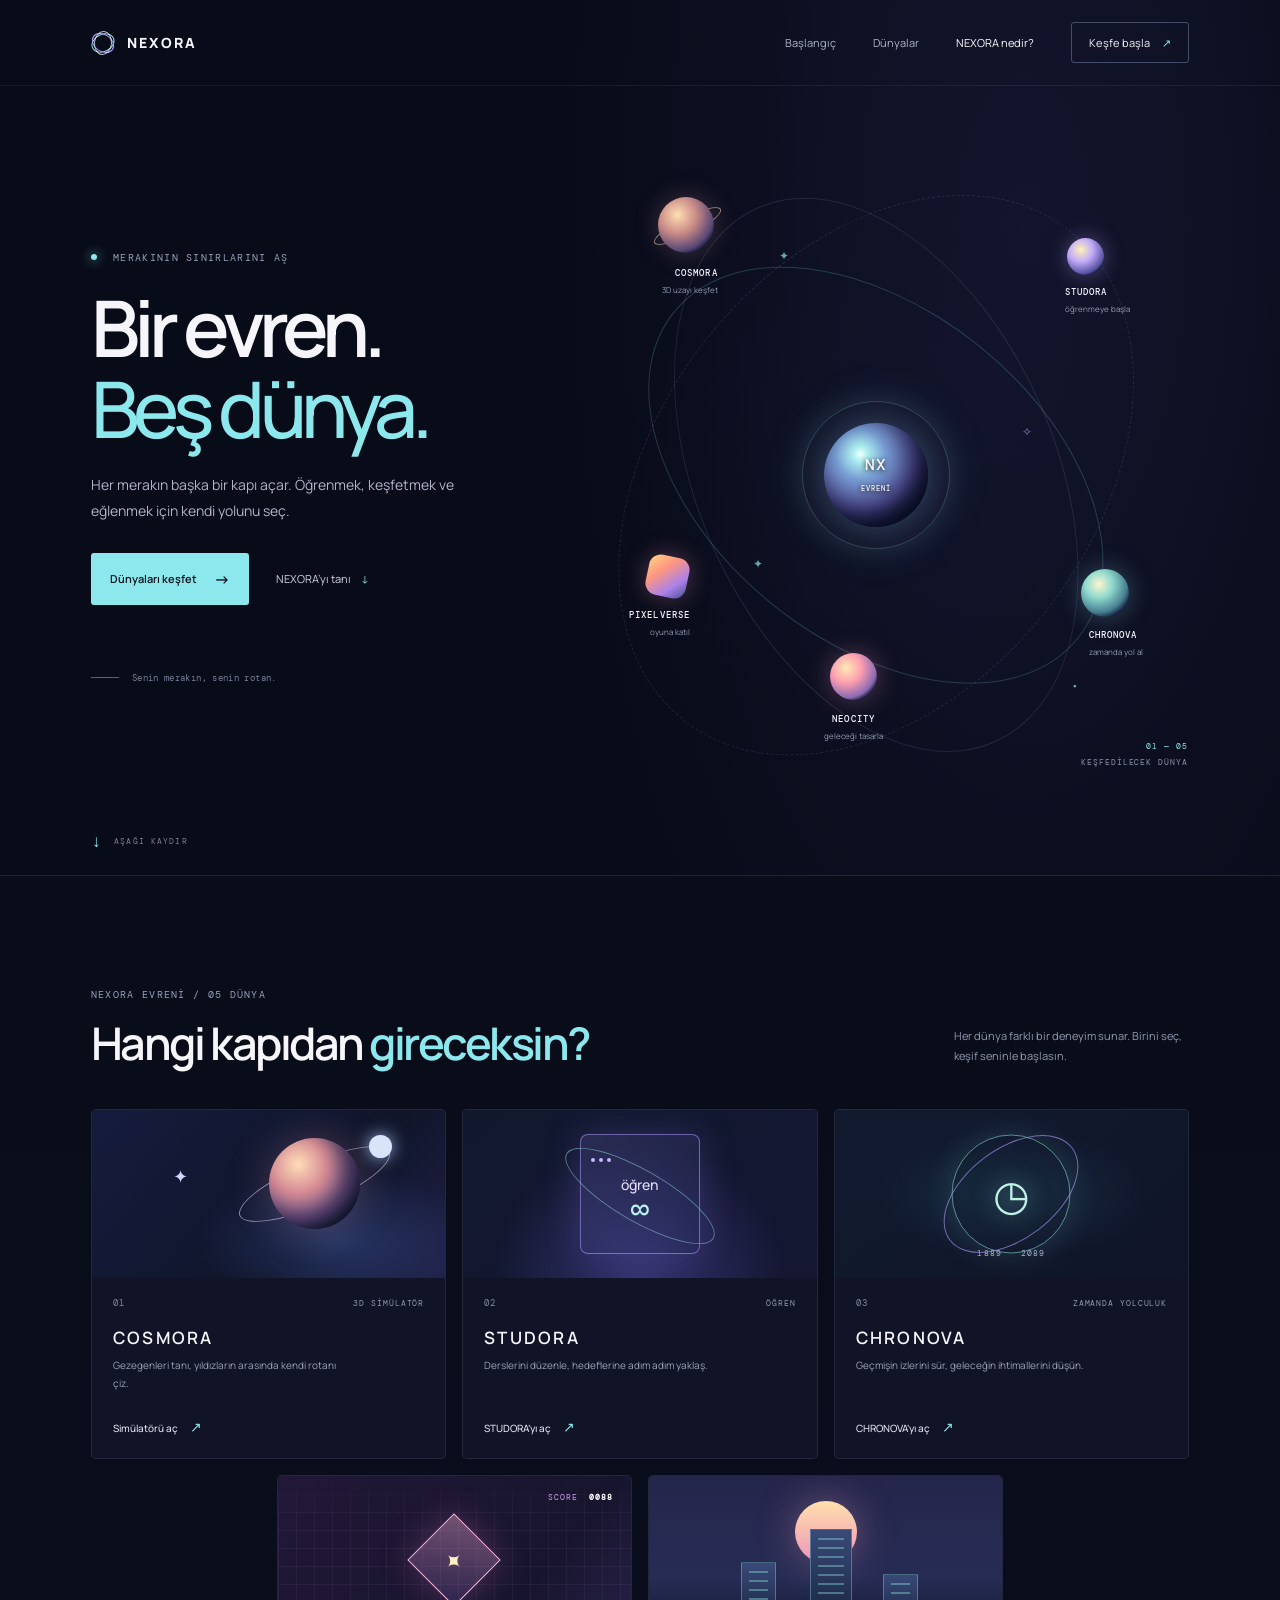
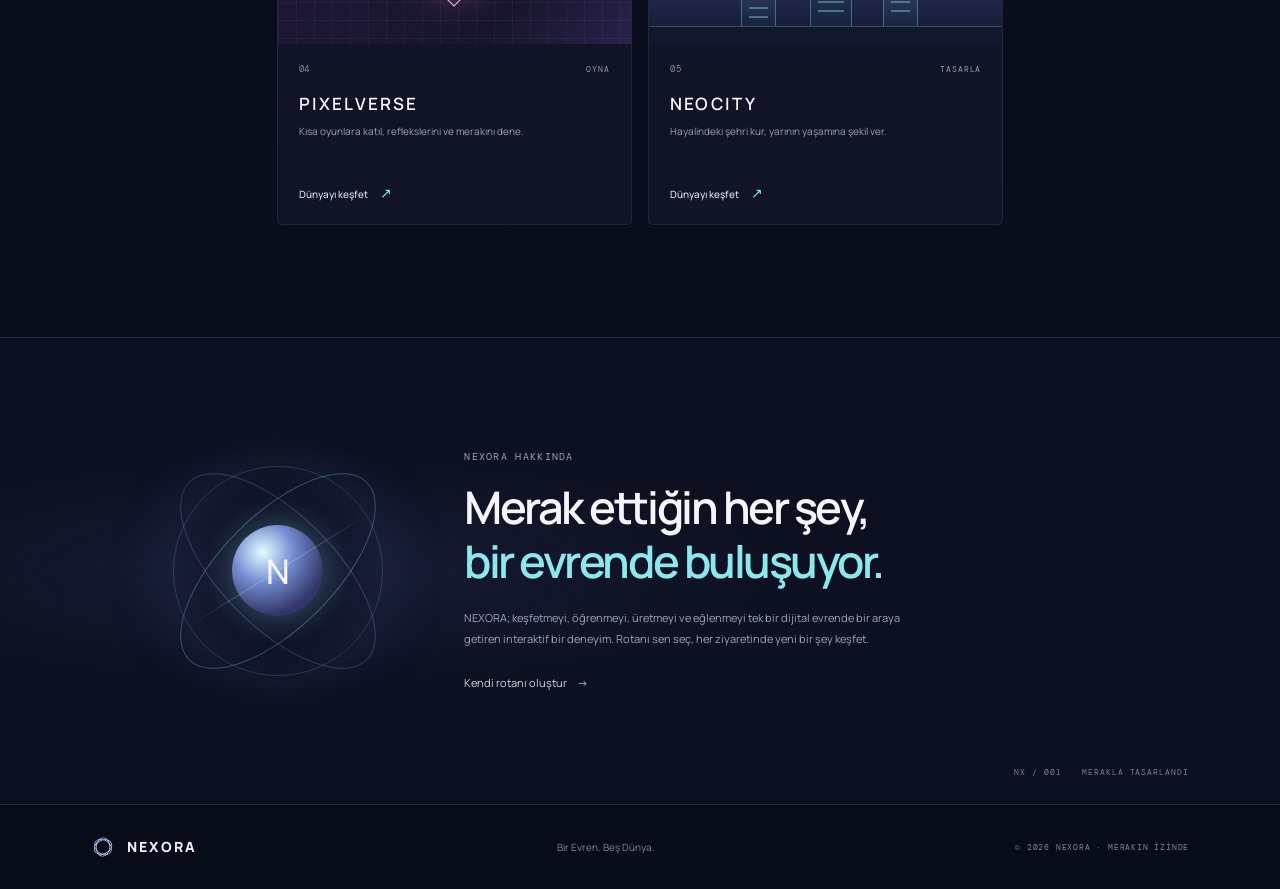
==== commit cd862e2c: "Open CHRONOVA historical timeline inside NEXORA" ====
--- a/index.html
+++ b/index.html
@@ -56,7 +56,7 @@
           <div class="universe-core"><span class="core-glow"></span><span class="core-label">NX<br><small>EVRENİ</small></span></div>
           <a class="planet planet-cosmora" href="./cosmora/index.html" aria-label="COSMORA 3D uzay simülatörünü aç"><span class="planet-ring"></span><span class="planet-name">COSMORA</span><span class="planet-caption">3D uzayı keşfet</span></a>
           <a class="planet planet-studora" href="./studora/index.html" aria-label="STUDORA dünyasını keşfet"><span class="planet-name">STUDORA</span><span class="planet-caption">öğrenmeye başla</span></a>
-          <a class="planet planet-chronova" href="#dunyalar" data-world="CHRONOVA" aria-label="CHRONOVA dünyasını keşfet"><span class="planet-name">CHRONOVA</span><span class="planet-caption">zamanda yol al</span></a>
+          <a class="planet planet-chronova" href="./chronova/index.html" aria-label="CHRONOVA dünyasını keşfet"><span class="planet-name">CHRONOVA</span><span class="planet-caption">zamanda yol al</span></a>
           <a class="planet planet-pixelverse" href="#dunyalar" data-world="PIXELVERSE" aria-label="PIXELVERSE dünyasını keşfet"><span class="planet-name">PIXELVERSE</span><span class="planet-caption">oyuna katıl</span></a>
           <a class="planet planet-neocity" href="#dunyalar" data-world="NEOCITY" aria-label="NEOCITY dünyasını keşfet"><span class="planet-name">NEOCITY</span><span class="planet-caption">geleceği tasarla</span></a>
           <span class="star star-a">✦</span><span class="star star-b">✧</span><span class="star star-c">✦</span><span class="star star-d">·</span>
@@ -81,7 +81,7 @@
           </article>
           <article class="world-card card-chronova" data-world-card="CHRONOVA">
             <div class="card-art art-time"><span class="time-ring ring-a"></span><span class="time-ring ring-b"></span><span class="time-core">◷</span><span class="time-tick">1889&nbsp;&nbsp; 2089</span></div>
-            <div class="card-content"><div class="card-kicker"><span>03</span><span class="card-tag">ZAMANDA YOLCULUK</span></div><h3>CHRONOVA</h3><p>Geçmişin izlerini sür, geleceğin ihtimallerini düşün.</p><button class="card-link" type="button" data-open-world="CHRONOVA">Dünyayı keşfet <span>↗</span></button></div>
+            <div class="card-content"><div class="card-kicker"><span>03</span><span class="card-tag">ZAMANDA YOLCULUK</span></div><h3>CHRONOVA</h3><p>Geçmişin izlerini sür, geleceğin ihtimallerini düşün.</p><a class="card-link" href="./chronova/index.html">CHRONOVA’yı aç <span>↗</span></a></div>
           </article>
           <article class="world-card card-pixelverse" data-world-card="PIXELVERSE">
             <div class="card-art art-pixel"><span class="pixel-grid"></span><span class="pixel-cube">✦</span><span class="pixel-score">SCORE <b>0088</b></span></div>
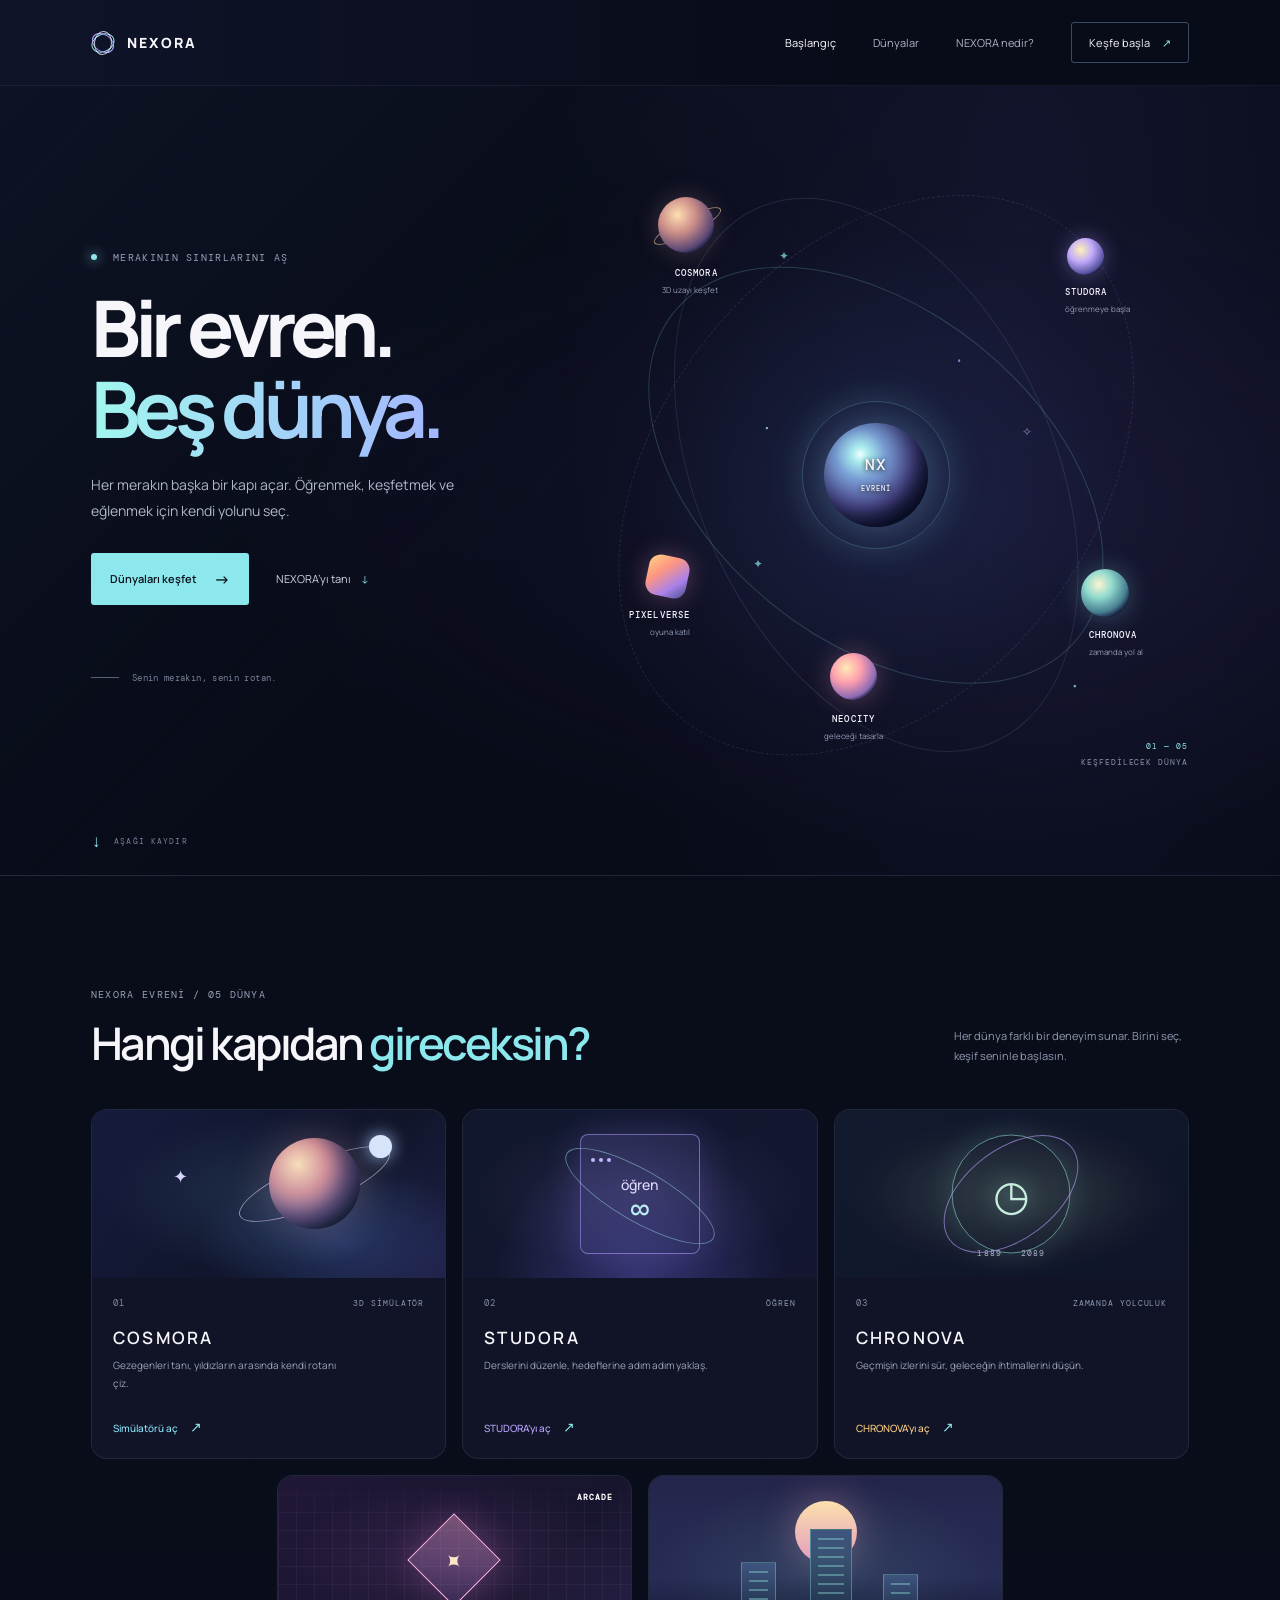
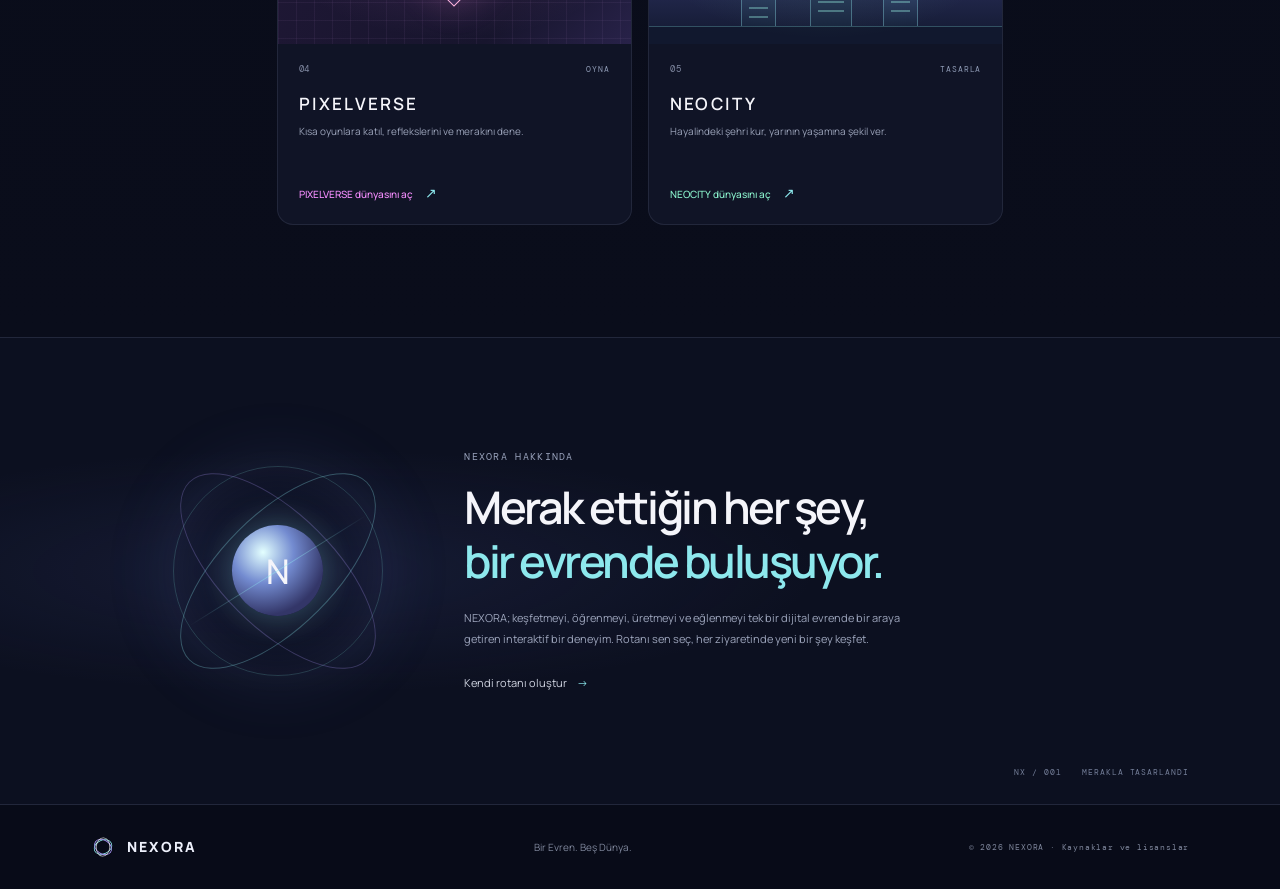
==== commit b0f47712: "Integrate five NEXORA worlds and document asset licenses" ====
--- a/index.html
+++ b/index.html
@@ -12,15 +12,10 @@
   <link rel="preconnect" href="https://fonts.gstatic.com" crossorigin>
   <link href="https://fonts.googleapis.com/css2?family=DM+Mono:wght@400;500&family=Manrope:wght@400;500;600;700;800&display=swap" rel="stylesheet">
   <link rel="stylesheet" href="styles.css?v=02g">
-  <script src="script.js?v=02g" defer></script>
+  <link rel="stylesheet" href="final.css?v=07"><script src="script.js?v=07" defer></script>
 </head>
 <body>
-  <aside class="local-run-notice" id="localRunNotice" role="status" hidden>
-    <span>Güvenlik nedeniyle COSMORA, dosyaya çift tıklayarak (file://) açıldığında 3D modüllerini yükleyemez.</span>
-    <strong>NEXORA klasöründeki <code>start-nexora.bat</code> dosyasını çalıştır; uygulama yerel web adresinde açılır.</strong>
-    <button type="button" id="closeLocalRunNotice" aria-label="Bilgiyi kapat">×</button>
-  </aside>
-  <div class="site-shell">
+<div class="site-shell">
     <header class="topbar">
       <a class="brand" href="#baslangic" aria-label="NEXORA ana sayfa">
         <span class="brand-mark" aria-hidden="true"><span></span><span></span><span></span></span>
@@ -57,8 +52,8 @@
           <a class="planet planet-cosmora" href="./cosmora/index.html" aria-label="COSMORA 3D uzay simülatörünü aç"><span class="planet-ring"></span><span class="planet-name">COSMORA</span><span class="planet-caption">3D uzayı keşfet</span></a>
           <a class="planet planet-studora" href="./studora/index.html" aria-label="STUDORA dünyasını keşfet"><span class="planet-name">STUDORA</span><span class="planet-caption">öğrenmeye başla</span></a>
           <a class="planet planet-chronova" href="./chronova/index.html" aria-label="CHRONOVA dünyasını keşfet"><span class="planet-name">CHRONOVA</span><span class="planet-caption">zamanda yol al</span></a>
-          <a class="planet planet-pixelverse" href="#dunyalar" data-world="PIXELVERSE" aria-label="PIXELVERSE dünyasını keşfet"><span class="planet-name">PIXELVERSE</span><span class="planet-caption">oyuna katıl</span></a>
-          <a class="planet planet-neocity" href="#dunyalar" data-world="NEOCITY" aria-label="NEOCITY dünyasını keşfet"><span class="planet-name">NEOCITY</span><span class="planet-caption">geleceği tasarla</span></a>
+          <a class="planet planet-pixelverse" href="./pixelverse/" aria-label="PIXELVERSE dünyasını keşfet"><span class="planet-name">PIXELVERSE</span><span class="planet-caption">oyuna katıl</span></a>
+          <a class="planet planet-neocity" href="./neocity/" aria-label="NEOCITY dünyasını keşfet"><span class="planet-name">NEOCITY</span><span class="planet-caption">geleceği tasarla</span></a>
           <span class="star star-a">✦</span><span class="star star-b">✧</span><span class="star star-c">✦</span><span class="star star-d">·</span>
           <div class="orbit-caption"><span>01 — 05</span><span>KEŞFEDİLECEK DÜNYA</span></div>
         </div>
@@ -84,12 +79,12 @@
             <div class="card-content"><div class="card-kicker"><span>03</span><span class="card-tag">ZAMANDA YOLCULUK</span></div><h3>CHRONOVA</h3><p>Geçmişin izlerini sür, geleceğin ihtimallerini düşün.</p><a class="card-link" href="./chronova/index.html">CHRONOVA’yı aç <span>↗</span></a></div>
           </article>
           <article class="world-card card-pixelverse" data-world-card="PIXELVERSE">
-            <div class="card-art art-pixel"><span class="pixel-grid"></span><span class="pixel-cube">✦</span><span class="pixel-score">SCORE <b>0088</b></span></div>
-            <div class="card-content"><div class="card-kicker"><span>04</span><span class="card-tag">OYNA</span></div><h3>PIXELVERSE</h3><p>Kısa oyunlara katıl, reflekslerini ve merakını dene.</p><button class="card-link" type="button" data-open-world="PIXELVERSE">Dünyayı keşfet <span>↗</span></button></div>
+            <div class="card-art art-pixel"><span class="pixel-grid"></span><span class="pixel-cube">✦</span><span class="pixel-score"><b>ARCADE</b></span></div>
+            <div class="card-content"><div class="card-kicker"><span>04</span><span class="card-tag">OYNA</span></div><h3>PIXELVERSE</h3><p>Kısa oyunlara katıl, reflekslerini ve merakını dene.</p><a class="card-link" href="./pixelverse/">PIXELVERSE dünyasını aç <span>↗</span></a></div>
           </article>
           <article class="world-card card-neocity" data-world-card="NEOCITY">
             <div class="card-art art-city"><span class="city-sun"></span><span class="tower tower-one"></span><span class="tower tower-two"></span><span class="tower tower-three"></span><span class="city-road"></span></div>
-            <div class="card-content"><div class="card-kicker"><span>05</span><span class="card-tag">TASARLA</span></div><h3>NEOCITY</h3><p>Hayalindeki şehri kur, yarının yaşamına şekil ver.</p><button class="card-link" type="button" data-open-world="NEOCITY">Dünyayı keşfet <span>↗</span></button></div>
+            <div class="card-content"><div class="card-kicker"><span>05</span><span class="card-tag">TASARLA</span></div><h3>NEOCITY</h3><p>Hayalindeki şehri kur, yarının yaşamına şekil ver.</p><a class="card-link" href="./neocity/">NEOCITY dünyasını aç <span>↗</span></a></div>
           </article>
         </div>
       </section>
@@ -101,18 +96,8 @@
       </section>
     </main>
 
-    <footer class="footer"><a class="brand footer-brand" href="#baslangic"><span class="brand-mark" aria-hidden="true"><span></span><span></span><span></span></span><span>NEXORA</span></a><p>Bir Evren. Beş Dünya.</p><span class="footer-copy">© 2026 NEXORA · MERAKIN İZİNDE</span></footer>
+    <footer class="footer"><a class="brand footer-brand" href="#baslangic"><span class="brand-mark" aria-hidden="true"><span></span><span></span><span></span></span><span>NEXORA</span></a><p>Bir Evren. Beş Dünya.</p><span class="footer-copy">© 2026 NEXORA · <a href="https://github.com/Swotayle/nexora-preview/blob/main/LICENSES.md">Kaynaklar ve lisanslar</a></span></footer>
   </div>
 
-  <dialog class="world-dialog" aria-labelledby="dialog-title">
-    <button class="dialog-close" type="button" aria-label="Pencereyi kapat">×</button>
-    <p class="eyebrow" id="dialog-kicker">NEXORA EVRENİ / DÜNYA</p>
-    <div class="dialog-symbol" aria-hidden="true">✦</div>
-    <h2 id="dialog-title">COSMORA</h2>
-    <p id="dialog-description">Uzayın derinliklerini keşfetmeye hazır mısın?</p>
-    <div class="dialog-status"><span class="status-dot"></span> BU DÜNYA YAKINDA AÇILIYOR</div>
-    <button class="button button-primary dialog-done" type="button">Evrene dön <span>↗</span></button>
-  </dialog>
-  <div class="dialog-backdrop" hidden></div>
 </body>
-</html>
+</html>
--- a/final.css
+++ b/final.css
@@ -0,0 +1,20 @@
+@view-transition{navigation:auto}
+:focus-visible{outline:2px solid var(--cyan);outline-offset:5px}
+.topbar{background:linear-gradient(90deg,#0f1429,#080b18 70%)}
+.hero{background:radial-gradient(ellipse at 75% 55%,#352d663d,transparent 53%),linear-gradient(135deg,#1722385c,transparent 48%)}
+.hero h1{font-weight:750}
+.hero h1 span{background:linear-gradient(96deg,#a1f8ee,#a4b6ff);background-clip:text;color:transparent;font-weight:680}
+.universe-grid{background:radial-gradient(circle,#2a477847 0,transparent 69%),radial-gradient(circle at 29% 41%,#afdbff 0 1px,transparent 1.5px),radial-gradient(circle at 66% 28%,#9eabfa 0 1px,transparent 1.4px)}
+.world-card{border-radius:1rem;overflow:hidden;position:relative;isolation:isolate;transition:transform .23s ease,border-color .23s ease}
+.world-card:hover,.world-card:focus-within{transform:translateY(-4px);border-color:var(--world-light)}
+.world-card .card-art:after{content:"";position:absolute;inset:0;background:radial-gradient(ellipse,var(--world-light),transparent 66%);opacity:.11;pointer-events:none}
+.card-cosmora{--world-light:#8ce5fb}.card-studora{--world-light:#b9a6ff}.card-chronova{--world-light:#ffce80}.card-pixelverse{--world-light:#f68eff}.card-neocity{--world-light:#8bf5ce}
+.world-card .card-link{color:var(--world-light)}
+.card-art>span{animation:artifact-drift 6s ease-in-out infinite;animation-play-state:paused}
+.world-card:hover .card-art>span,.world-card:focus-within .card-art>span{animation-play-state:running}
+.art-space .art-star,.art-study .study-orbit,.art-time .time-tick,.art-pixel .pixel-score,.art-city .city-road{animation-name:artifact-glow}
+.card-art>span:nth-child(2){animation-delay:-2s}
+@keyframes artifact-drift{50%{translate:0 -6px}}
+@keyframes artifact-glow{50%{opacity:.55}}
+::view-transition-old(root),::view-transition-new(root){animation-duration:170ms}
+@media(prefers-reduced-motion:reduce){.card-art>span,::view-transition-old(root),::view-transition-new(root){animation:none!important}.world-card:hover,.world-card:focus-within{transform:none}}
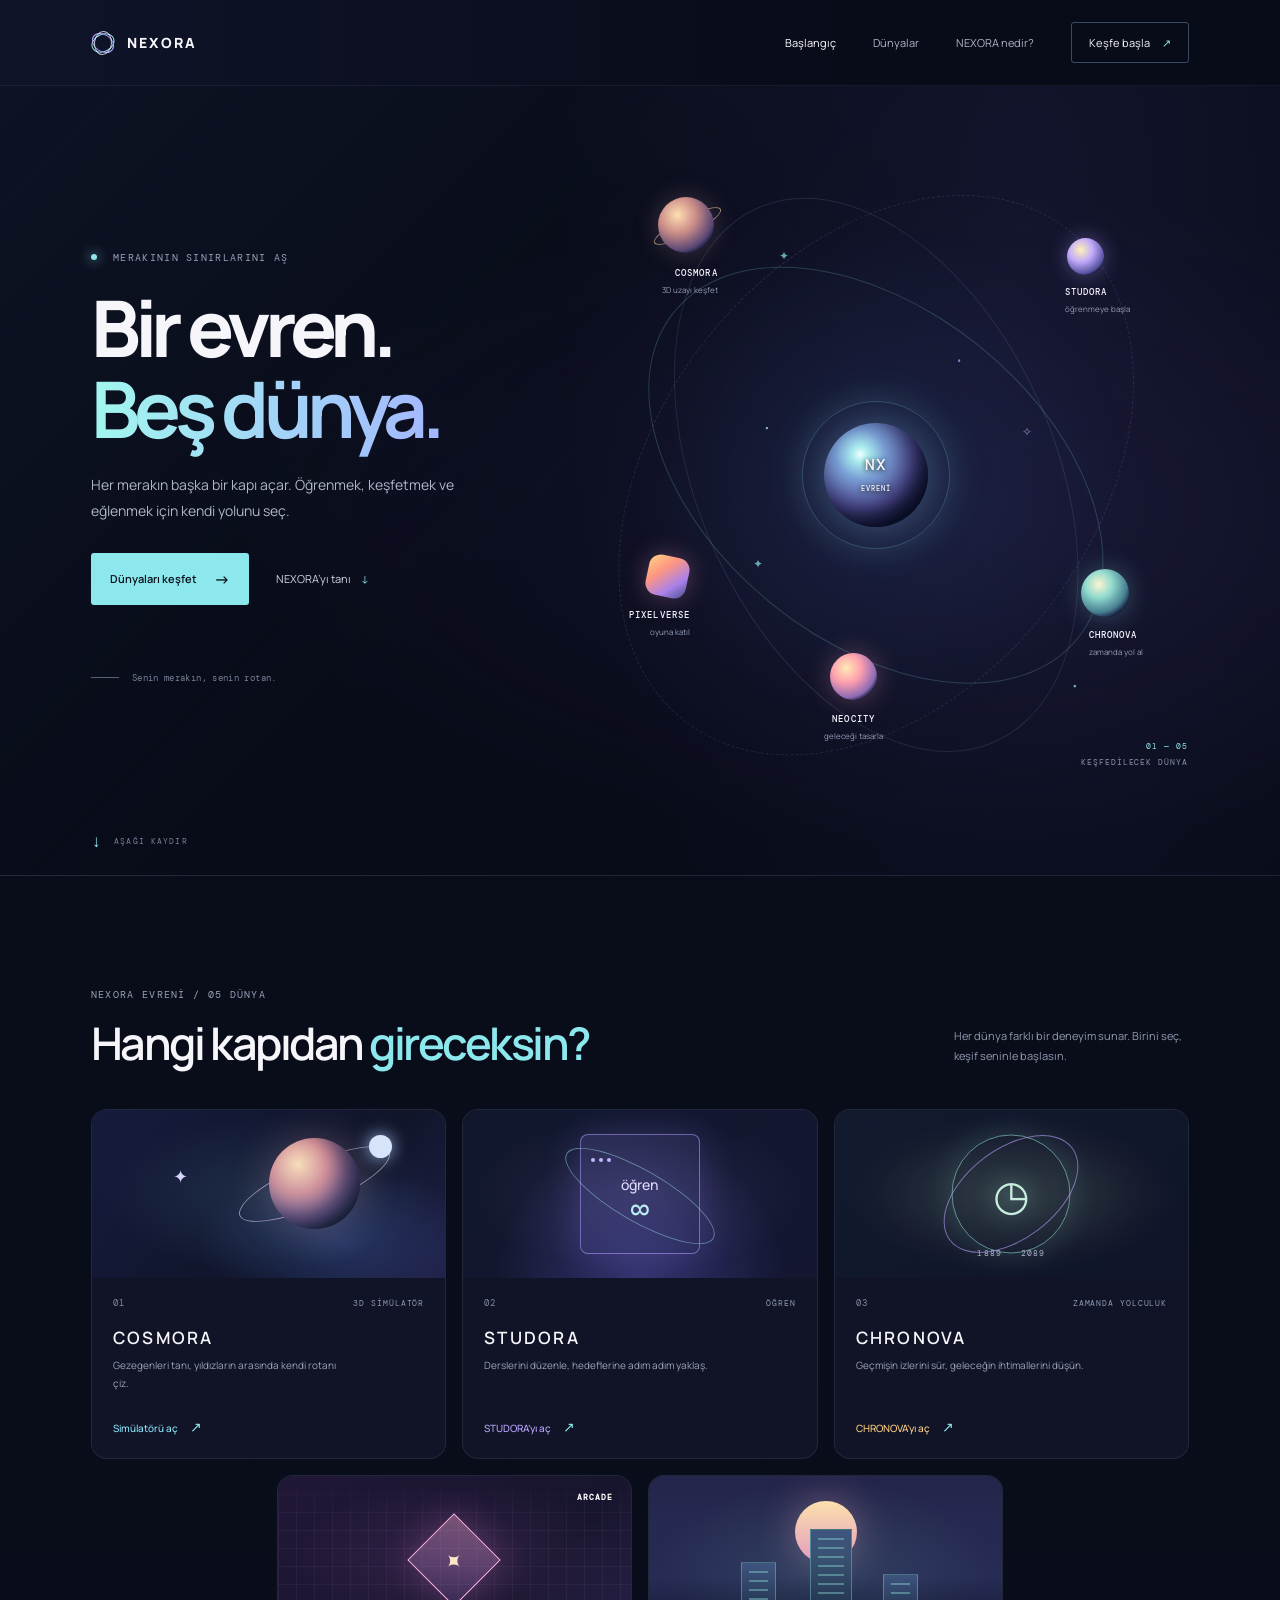
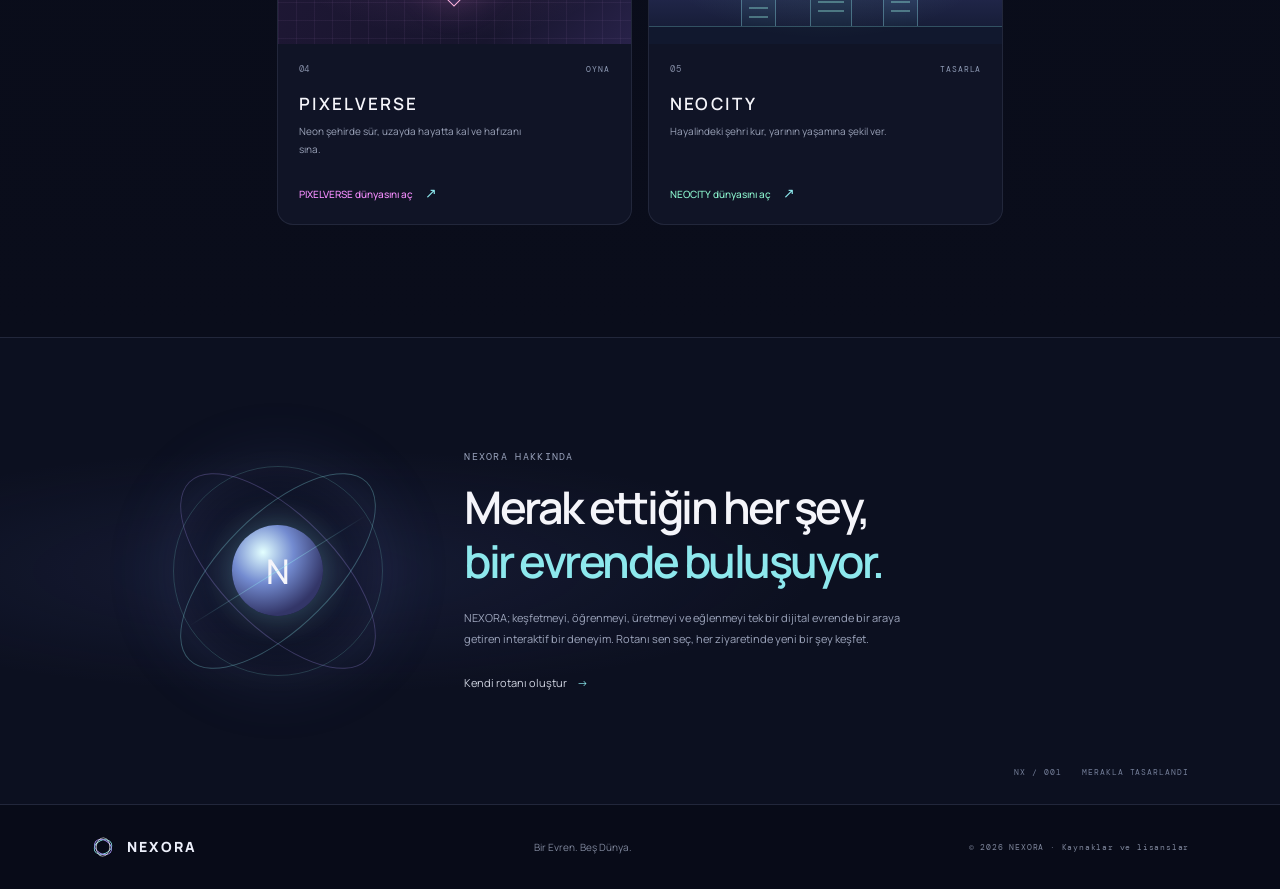
==== commit b29aca3a: "Refresh PIXELVERSE visuals and add Skyline Drift" ====
--- a/index.html
+++ b/index.html
@@ -80,7 +80,7 @@
           </article>
           <article class="world-card card-pixelverse" data-world-card="PIXELVERSE">
             <div class="card-art art-pixel"><span class="pixel-grid"></span><span class="pixel-cube">✦</span><span class="pixel-score"><b>ARCADE</b></span></div>
-            <div class="card-content"><div class="card-kicker"><span>04</span><span class="card-tag">OYNA</span></div><h3>PIXELVERSE</h3><p>Kısa oyunlara katıl, reflekslerini ve merakını dene.</p><a class="card-link" href="./pixelverse/">PIXELVERSE dünyasını aç <span>↗</span></a></div>
+            <div class="card-content"><div class="card-kicker"><span>04</span><span class="card-tag">OYNA</span></div><h3>PIXELVERSE</h3><p>Neon şehirde sür, uzayda hayatta kal ve hafızanı sına.</p><a class="card-link" href="./pixelverse/">PIXELVERSE dünyasını aç <span>↗</span></a></div>
           </article>
           <article class="world-card card-neocity" data-world-card="NEOCITY">
             <div class="card-art art-city"><span class="city-sun"></span><span class="tower tower-one"></span><span class="tower tower-two"></span><span class="tower tower-three"></span><span class="city-road"></span></div>
